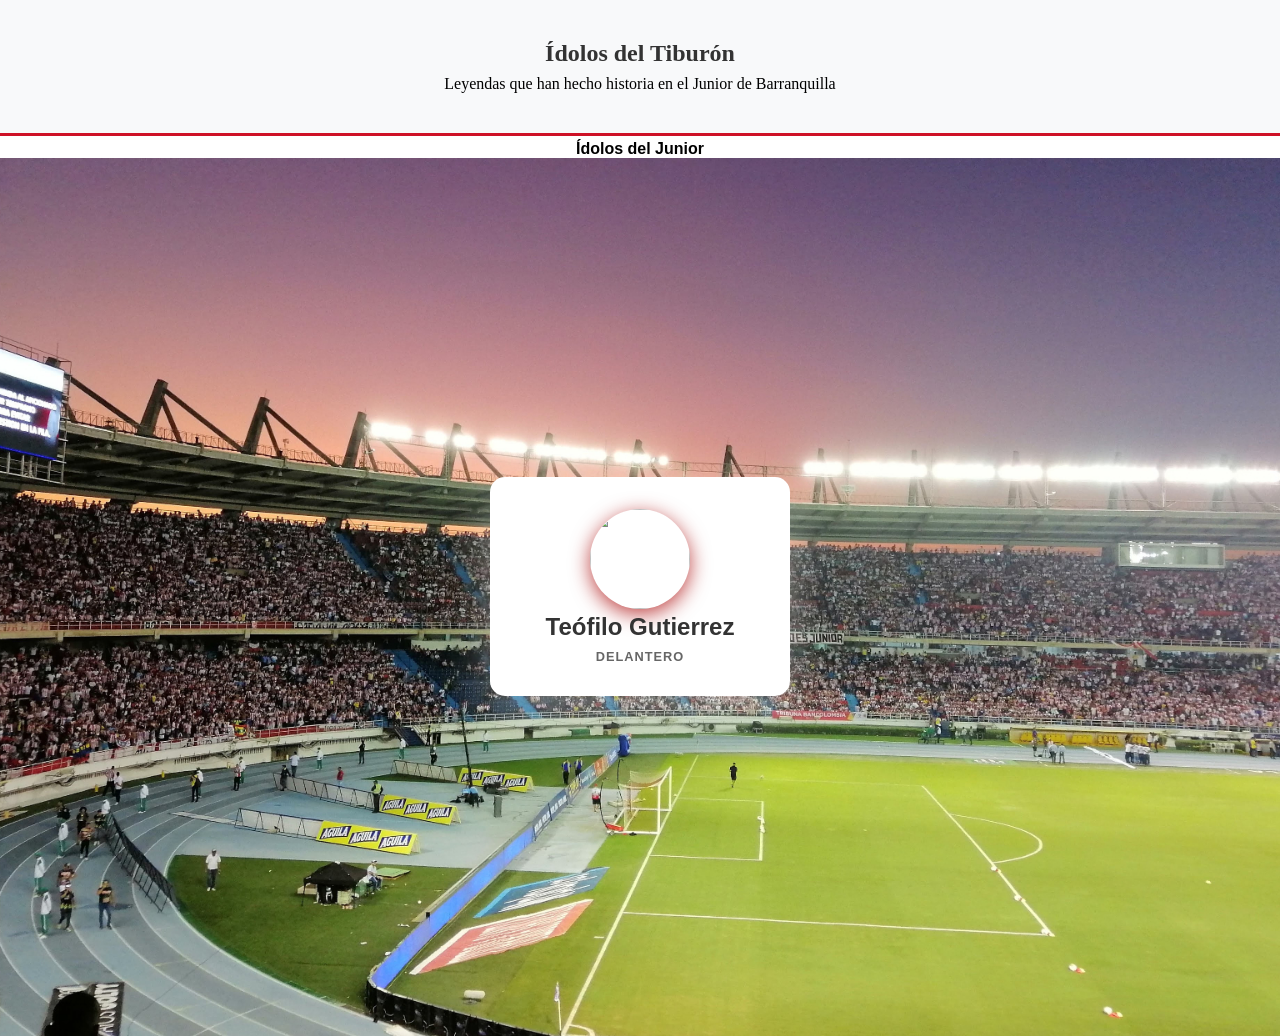
==== historia_junior.html @ dbd0450e "update name and add new page" ====
<!DOCTYPE html>
<html lang="en">
<head>
    <meta charset="UTF-8">
    <meta name="viewport" content="width=device-width, initial-scale=1.0">
    <title>Historia del Junior</title>
    <link rel="stylesheet" href="style.css">
</head>
<body>

    <header class="header-pagina">
        <h1>Ídolos del Tiburón</h1>
        <p>Leyendas que han hecho historia en el Junior de Barranquilla</p>
    </header>

        <nav>
            <div class="div-navegacion">
                <ul>
                    <b><a href="">Ídolos del Junior</a></b>
                </ul>
            </div>
        </nav>
    
    <main class="contenedor-principal">
        

        <article class="tarjeta">
            <header class="tarjeta-header">
                <div class="foto-perfil">
                    <img src="https://miredvista.co/wp-content/uploads/2025/08/teofilo-gutierrez.jpg">
                </div>

                <h1>Teófilo Gutierrez</h1>
                <p class="subtitulo">Delantero</p>
            </header>
            
</body>
</html>
---- style.css ----
* {
    margin: 0;
    padding: 0;
    box-sizing: border-box; 
}

a{
    text-decoration: none;
     color: #000000;
     transition: text-shadow 1s;
}

.div-navegacion{
    background-color: #ffffff;
    font-family: 'Franklin Gothic Medium', 'Arial Narrow', Arial, sans-serif;
    text-align: center;
    padding-top: 4px;
    position: fixed;
    left: 0;
    width: 100%;
}

a:hover{
    text-shadow: 1px  0px 10px #ff8190,
                0px  1px 10px #ff8190,
                -1px  0px 5px #ff8190,
                0px -1px 0px #ff8190;
    
}

.contenedor-principal{
    display: flex;
    gap: 20px;
}

.header-pagina {
    text-align: center;
    padding: 40px 20px;
    background-color: #f8f9fa;
    border-bottom: 3px solid #ce1126;
    position: sticky;
    top: 0;
    
}

.footer-pagina{
    text-align: center;
    padding: 40px 20px;
    background-color: #f8f9fa;
    border-top: 3px solid #ce1126;
}

nav{
    height: 25px;
    position: fixed;
    left: 0;
    width: 100%; 
}

main {
    font-family: 'Segoe UI', Tahoma, Geneva, Verdana, sans-serif;
    background-color: #d11a1a;
    display: flex;
    justify-content: center;
    align-items: center;
    min-height: 100vh;
    background-image: url(fondo.jpg);
    background-repeat: no-repeat;
    background-position: center;
    background-size: cover;
    /* flex-direction: column; */
}


.tarjeta {
    background-color: white;
    width: 300px;
    padding: 2rem;
    border-radius: 15px;
    box-shadow: 0 16px 50px #ffffff70;
    text-align: center;
    transition: transform 0.3s ease;

}


.tarjeta:hover {
    transform: translateY(-10px);
}

img{
    width: 100px;
    height: 100px;
    object-fit: cover;
    border-radius: 50%;
    box-shadow: 0 5px 20px rgba(167, 0, 0, 0.74);
}

/* .foto-perfil {
    width: 100px;
    height: 100px;
    background-color: #007bff;
    border-radius: 50%; 
    margin: 0 auto 1rem;
} */

h1 {
    color: #333;
    font-size: 1.5rem;
    margin-bottom: 0.5rem;
}

.subtitulo {
    color: #666;
    font-weight: bold;
    text-transform: uppercase;
    font-size: 0.8rem;
    letter-spacing: 1px;
}

.habilidades {
    display: flex;
    gap: 10px;
    justify-content: center;
    margin-top: 1.5rem;
}

.tag {
    background-color: #ff8d8d;
    color: #000000;
    padding: 5px 12px;
    border-radius: 20px;
    font-size: 0.75rem;

}

.btn-contacto {
    margin-top: 2rem;
    background-color: #ff2525;
    color: white;
    border: none;
    padding: 10px 20px;
    border-radius: 5px;
    cursor: pointer;
    width: 100%;
}

.btn-contacto:active {
    background-color: #e05555;
}
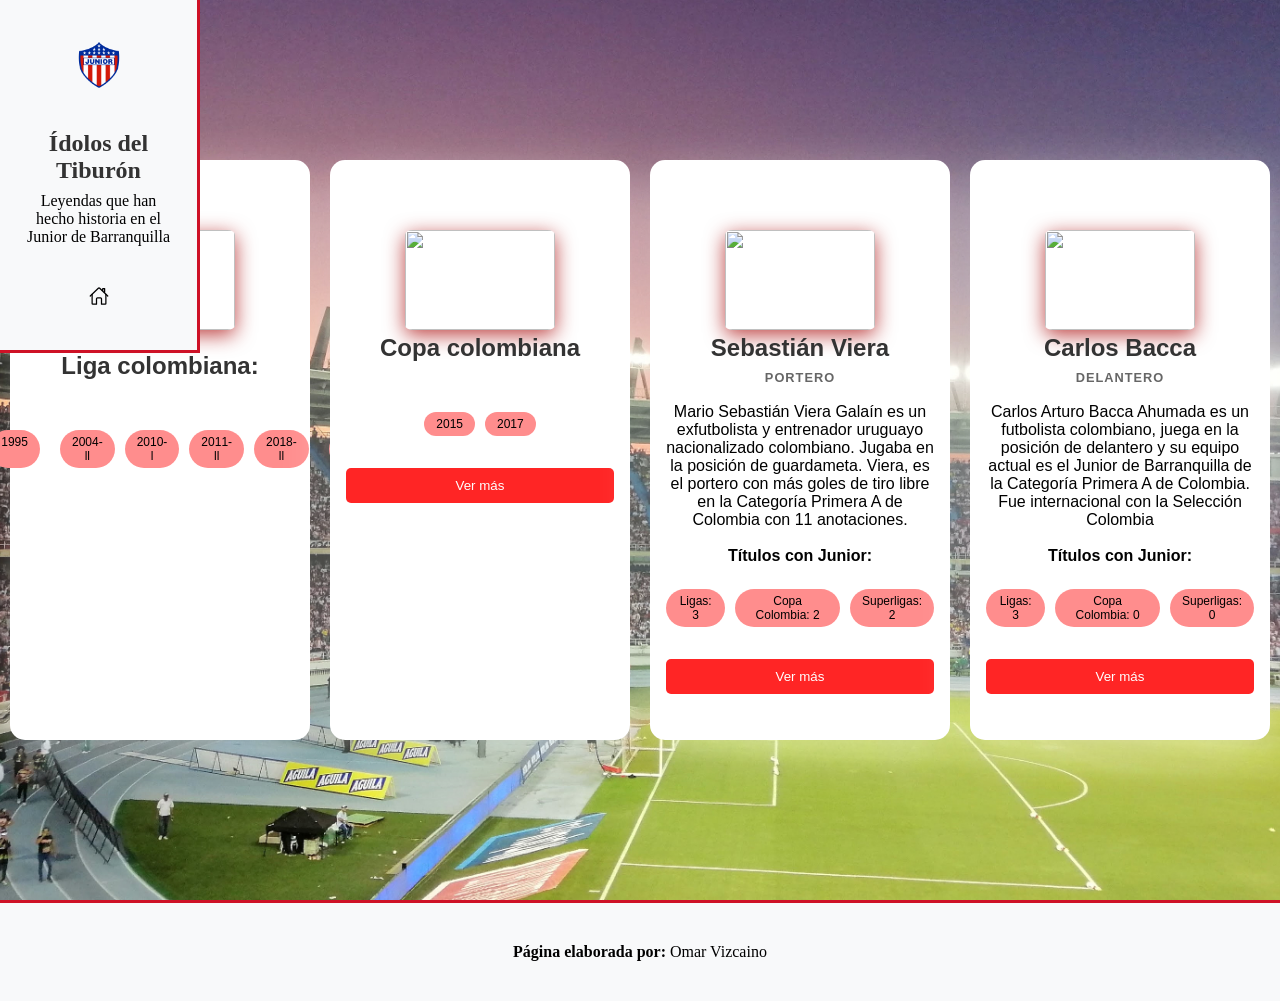
==== commit ad94dfa5: "segunda página" ====
--- a/historia_junior.html
+++ b/historia_junior.html
@@ -1,38 +1,157 @@
 <!DOCTYPE html>
-<html lang="en">
+<html lang="es">
 <head>
     <meta charset="UTF-8">
     <meta name="viewport" content="width=device-width, initial-scale=1.0">
-    <title>Historia del Junior</title>
-    <link rel="stylesheet" href="style.css">
+    <title>Proyecto de Conceptos HTML/CSS</title>
+    <link rel="stylesheet" href="style2.css">
 </head>
 <body>
 
     <header class="header-pagina">
+
+        <img src="icons/escudo_junior.png" width="50px">
+
+        <div class="titulo-subtitulo">
         <h1>Ídolos del Tiburón</h1>
         <p>Leyendas que han hecho historia en el Junior de Barranquilla</p>
+        </div>
+        
+        <div class="enlace">
+        <a href="index.html">
+            <img src="icons/home.svg" width="20px">
+        </a>
+        </div>
+
+       
     </header>
 
         <nav>
-            <div class="div-navegacion">
-                <ul>
-                    <b><a href="">Ídolos del Junior</a></b>
-                </ul>
-            </div>
         </nav>
-    
+
     <main class="contenedor-principal">
         
 
         <article class="tarjeta">
             <header class="tarjeta-header">
                 <div class="foto-perfil">
-                    <img src="https://miredvista.co/wp-content/uploads/2025/08/teofilo-gutierrez.jpg">
+                    <img id="teo" src="https://www.aldia.co/sites/default/files/2023-12/articulo/portada/whatsapp-image-2023-12-13-at-10.55.37-pm.jpeg">
                 </div>
 
-                <h1>Teófilo Gutierrez</h1>
-                <p class="subtitulo">Delantero</p>
+                <br>
+                <h1>Liga colombiana:</h1>
+                
             </header>
-            
+
+            <section class="tarjeta-cuerpo">
+                <br>
+        
+                <div class="habilidades">
+                    <span class="tag">1977</span>
+                    <span class="tag">1980</span>
+                    <span class="tag">1993</span> 
+                    <span class="tag">1995</span><br><br>
+                    <span class="tag">2004-ll</span>
+                    <span class="tag">2010-l</span>
+                    <span class="tag">2011-ll</span>
+                    <span class="tag">2018-ll</span><br><br>
+                    <span class="tag">2019-l</span>
+                    <span class="tag">2023-ll</span>
+                    <span class="tag">2025-ll</span>
+                    
+                </div>
+            </section>
+        
+            <footer class="tarjeta-pie">
+                <img src="" alt="">
+            </footer>
+        </article>
+
+
+        <article class="tarjeta">
+            <header class="tarjeta-header">
+                <div class="foto-perfil">
+                    <img id="luis-diaz" src="https://www.eluniversal.com.co/resizer/v2/luis-diaz-vs-real-madrid-cuartos-champions-2026-YWEDJYF7MVEW5A6HEMAE4KPX5U.jpg?auth=176a01e8cb435e62f520e1d07b8648c25c36d9626bb04d143c1189ea3b8cc3bd&smart=true&width=1200&height=800&quality=70">
+                </div>
+                <h1>Copa colombiana</h1>
+                <p class="subtitulo"></p>
+            </header>
+
+            <section class="tarjeta-cuerpo">
+                <br>
+                
+                <div class="habilidades">
+                    <span class="tag">2015</span>
+                    <span class="tag">2017</span>
+                </div>
+            </section>
+        
+            <footer class="tarjeta-pie">
+                <button class="btn-contacto">Ver más</button>
+            </footer>
+        </article>
+
+        <article class="tarjeta">
+            <header class="tarjeta-header">
+                <div class="foto-perfil">
+                    <img id="viera" src="https://caracol.com.co/resizer/v2/BFDQT3ZCVNKX5GROYTC43AFYJQ.jpg?auth=4d93b2746123c41d177a796f90855f7a2b43f745204c71628f4a12fb067854b5&quality=70&width=736&height=414&focal=633,11">
+                </div>
+                <h1>Sebastián Viera</h1>
+                <p class="subtitulo">portero</p>
+            </header>
+
+            <section class="tarjeta-cuerpo">
+                <br>
+                <p>Mario Sebastián Viera Galaín es un exfutbolista y entrenador uruguayo nacionalizado colombiano. Jugaba en la posición de guardameta. Viera, es el portero con más goles de tiro libre en la Categoría Primera A de Colombia con 11 anotaciones.​</p><br>
+                
+                <strong><p>Títulos con Junior:</p></strong>
+                <div class="habilidades">
+                    <span class="tag">Ligas: 3</span>
+                    <span class="tag">Copa Colombia: 2</span>
+                    <span class="tag">Superligas: 2</span>
+                </div>
+            </section>
+        
+            <footer class="tarjeta-pie">
+                <button class="btn-contacto">Ver más</button>
+            </footer>
+        </article>
+
+        <article class="tarjeta">
+            <header class="tarjeta-header">
+                <div class="foto-perfil">
+                    <img id="bacca" src="https://imagenes.noticiasrcn.com/ImgDeportesRCN/carlos_bacca_3_0.webp" alt="">
+                </div>
+                <h1>Carlos Bacca</h1>
+                <p class="subtitulo">delantero</p>
+            </header>
+
+            <section class="tarjeta-cuerpo">
+                <br>
+                <p>Carlos Arturo Bacca Ahumada es un futbolista colombiano, juega en la posición de delantero y su equipo actual es el Junior de Barranquilla de la Categoría Primera A de Colombia. Fue internacional con la Selección Colombia</p><br>
+                
+                <strong><p>Títulos con Junior:</p></strong>
+                <div class="habilidades">
+                    <span class="tag">Ligas: 3</span>
+                    <span class="tag">Copa Colombia: 0</span>
+                    <span class="tag">Superligas: 0</span>
+                </div>
+            </section>
+        
+        
+
+            <footer class="tarjeta-pie">
+                <button class="btn-contacto">Ver más</button>
+            </footer>
+        </article>
+    </main>
+
+    <footer class="footer-pagina">
+
+       
+        <p><strong>Página elaborada por:</strong> Omar Vizcaino</p>
+        
+    </footer>
+    
 </body>
 </html>
--- a/style2.css
+++ b/style2.css
@@ -0,0 +1,191 @@
+@keyframes scroll-escudos{
+    0%{
+        transform: translateX(0);
+    }
+    100%{
+        transform: translateX(-25%);
+    }
+}
+
+* {
+    margin: 0;
+    padding: 0;
+    box-sizing: border-box; 
+}
+
+
+
+a{
+    text-decoration: none;
+     color: #000000;
+     transition: text-shadow 1s;
+}
+
+.div-navegacion{
+    background-color: #ffffff;
+    font-family: 'Franklin Gothic Medium', 'Arial Narrow', Arial, sans-serif;
+    text-align: center;
+    padding-top: 4px;
+    position: fixed;
+    left: 0;
+    width: 100%;
+}
+
+.carrusel-padre{
+    overflow: hidden;
+    width: 100%;
+}
+
+.carrusel{
+    display: flex;
+    width: max-content;
+    gap: 160px;
+    animation: scroll-escudos 10s linear infinite;
+}
+
+.escudo_junior{
+    width: 30px;
+    height: 30px;
+}
+
+.enlace:hover{
+    transform: scale(1.5);
+    transition: 0.3s;
+}
+
+.enlace{
+    transition: 0.3s;
+}
+
+.contenedor-principal{
+    display: flex;
+    gap: 20px;
+}
+
+.header-pagina {
+    padding: 40px 20px;
+    background-color: #f8f9fa;
+    border-right: 3px solid #ce1126;
+    border-bottom: 3px solid #ce1126;
+    display: flex;
+    flex-direction: column;
+    align-items: center;
+    position: fixed;
+    z-index: 1000;
+    width: 200px;
+    gap: 40px;
+}
+
+body{
+    background-image: url(fondo.jpg);
+    background-repeat: no-repeat;
+    background-position: center;
+    background-size: cover;
+}
+
+.titulo-subtitulo{
+    text-align: center;
+}
+
+.footer-pagina{
+    text-align: center;
+    padding: 40px 20px;
+    background-color: #f8f9fa;
+    border-top: 3px solid #ce1126;
+}
+
+nav{
+    height: 25px;
+    position: absolute;
+    left: 0;
+    width: 100%; 
+}
+
+main {
+    font-family: 'Segoe UI', Tahoma, Geneva, Verdana, sans-serif;
+    display: flex;
+    justify-content: center;
+    align-items: center;
+    min-height: 100vh;
+    /* flex-direction: column; */
+}
+
+
+.tarjeta {
+    background-color: white;
+    width: 300px;
+    padding: 1rem;
+    padding-top: 70px;
+    border-radius: 15px;
+    box-shadow: 0 16px 50px #ffffff70;
+    text-align: center;
+    transition: transform 0.3s ease;
+    min-height: 580px;
+
+}
+
+
+.tarjeta:hover {
+    transform: translateY(-10px);
+}
+
+#teo, #luis-diaz, #viera, #bacca, #superliga{
+    width: 150px;
+    height: 100px;
+    object-fit: cover;
+    border-radius: 5%;
+    box-shadow: 0 5px 20px rgba(167, 0, 0, 0.74);
+}
+
+/* .foto-perfil {
+    width: 100px;
+    height: 100px;
+    background-color: #007bff;
+    border-radius: 50%; 
+    margin: 0 auto 1rem;
+} */
+
+h1 {
+    color: #333;
+    font-size: 1.5rem;
+    margin-bottom: 0.5rem;
+}
+
+.subtitulo {
+    color: #666;
+    font-weight: bold;
+    text-transform: uppercase;
+    font-size: 0.8rem;
+    letter-spacing: 1px;
+}
+
+.habilidades {
+    display: flex;
+    gap: 10px;
+    justify-content: center;
+    margin-top: 1.5rem;
+}
+
+.tag {
+    background-color: #ff8d8d;
+    color: #000000;
+    padding: 5px 12px;
+    border-radius: 20px;
+    font-size: 0.75rem;
+
+}
+
+.btn-contacto {
+    margin-top: 2rem;
+    background-color: #ff2525;
+    color: white;
+    border: none;
+    padding: 10px 20px;
+    border-radius: 5px;
+    cursor: pointer;
+    width: 100%;
+}
+
+.btn-contacto:active {
+    background-color: #e05555;
+}
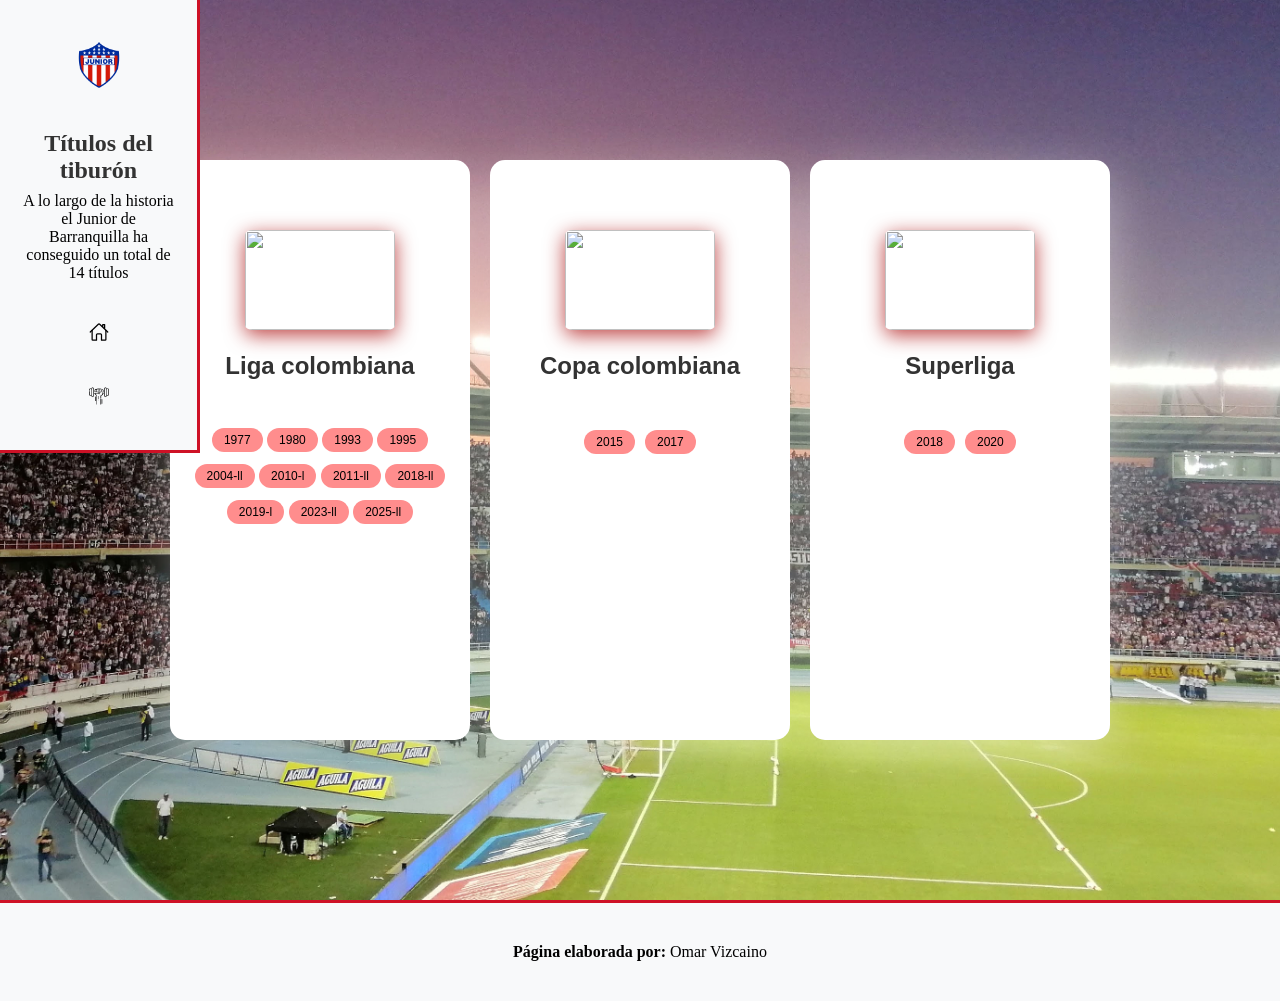
==== commit 5afce4fb: "página terminada" ====
--- a/historia_junior.html
+++ b/historia_junior.html
@@ -13,14 +13,20 @@
         <img src="icons/escudo_junior.png" width="50px">
 
         <div class="titulo-subtitulo">
-        <h1>Ídolos del Tiburón</h1>
-        <p>Leyendas que han hecho historia en el Junior de Barranquilla</p>
+        <h1>Títulos del tiburón</h1>
+        <p>A lo largo de la historia el Junior de Barranquilla ha conseguido un total de 14 títulos</p>
         </div>
         
-        <div class="enlace">
+        <div class="enlace-home">
         <a href="index.html">
             <img src="icons/home.svg" width="20px">
         </a>
+        </div>
+
+        <div class="enlace-training">
+           <a href="training.html">
+            <img src="icons/training.png" width="20px">
+            </a> 
         </div>
 
        
@@ -39,7 +45,7 @@
                 </div>
 
                 <br>
-                <h1>Liga colombiana:</h1>
+                <h1>Liga colombiana</h1>
                 
             </header>
 
@@ -47,6 +53,7 @@
                 <br>
         
                 <div class="habilidades">
+                    <span>
                     <span class="tag">1977</span>
                     <span class="tag">1980</span>
                     <span class="tag">1993</span> 
@@ -58,23 +65,24 @@
                     <span class="tag">2019-l</span>
                     <span class="tag">2023-ll</span>
                     <span class="tag">2025-ll</span>
+                    </span>
                     
                 </div>
             </section>
-        
-            <footer class="tarjeta-pie">
-                <img src="" alt="">
-            </footer>
+
+            
         </article>
 
 
         <article class="tarjeta">
             <header class="tarjeta-header">
                 <div class="foto-perfil">
-                    <img id="luis-diaz" src="https://www.eluniversal.com.co/resizer/v2/luis-diaz-vs-real-madrid-cuartos-champions-2026-YWEDJYF7MVEW5A6HEMAE4KPX5U.jpg?auth=176a01e8cb435e62f520e1d07b8648c25c36d9626bb04d143c1189ea3b8cc3bd&smart=true&width=1200&height=800&quality=70">
+                    <img id="luis-diaz" src="https://cdn.colombia.com/sdi/2021/07/09/luis-diaz-historia-desnutricion-guajira-figura-seleccion-colombia-copa-america-933135.jpg">
                 </div>
+                <br>
+
                 <h1>Copa colombiana</h1>
-                <p class="subtitulo"></p>
+
             </header>
 
             <section class="tarjeta-cuerpo">
@@ -86,64 +94,30 @@
                 </div>
             </section>
         
-            <footer class="tarjeta-pie">
-                <button class="btn-contacto">Ver más</button>
-            </footer>
+            
         </article>
 
         <article class="tarjeta">
             <header class="tarjeta-header">
                 <div class="foto-perfil">
-                    <img id="viera" src="https://caracol.com.co/resizer/v2/BFDQT3ZCVNKX5GROYTC43AFYJQ.jpg?auth=4d93b2746123c41d177a796f90855f7a2b43f745204c71628f4a12fb067854b5&quality=70&width=736&height=414&focal=633,11">
+                    <img id="viera" src="https://cloudfront-us-east-1.images.arcpublishing.com/prisaradioco/NGK47XCKPFNA3OTJSV4QD6CIBM.jpg">
                 </div>
-                <h1>Sebastián Viera</h1>
-                <p class="subtitulo">portero</p>
+
+                <br>
+                <h1>Superliga</h1>
+            
             </header>
 
             <section class="tarjeta-cuerpo">
                 <br>
-                <p>Mario Sebastián Viera Galaín es un exfutbolista y entrenador uruguayo nacionalizado colombiano. Jugaba en la posición de guardameta. Viera, es el portero con más goles de tiro libre en la Categoría Primera A de Colombia con 11 anotaciones.​</p><br>
                 
-                <strong><p>Títulos con Junior:</p></strong>
                 <div class="habilidades">
-                    <span class="tag">Ligas: 3</span>
-                    <span class="tag">Copa Colombia: 2</span>
-                    <span class="tag">Superligas: 2</span>
+                    <span class="tag">2018</span>
+                    <span class="tag">2020</span>
                 </div>
             </section>
-        
-            <footer class="tarjeta-pie">
-                <button class="btn-contacto">Ver más</button>
-            </footer>
         </article>
 
-        <article class="tarjeta">
-            <header class="tarjeta-header">
-                <div class="foto-perfil">
-                    <img id="bacca" src="https://imagenes.noticiasrcn.com/ImgDeportesRCN/carlos_bacca_3_0.webp" alt="">
-                </div>
-                <h1>Carlos Bacca</h1>
-                <p class="subtitulo">delantero</p>
-            </header>
-
-            <section class="tarjeta-cuerpo">
-                <br>
-                <p>Carlos Arturo Bacca Ahumada es un futbolista colombiano, juega en la posición de delantero y su equipo actual es el Junior de Barranquilla de la Categoría Primera A de Colombia. Fue internacional con la Selección Colombia</p><br>
-                
-                <strong><p>Títulos con Junior:</p></strong>
-                <div class="habilidades">
-                    <span class="tag">Ligas: 3</span>
-                    <span class="tag">Copa Colombia: 0</span>
-                    <span class="tag">Superligas: 0</span>
-                </div>
-            </section>
-        
-        
-
-            <footer class="tarjeta-pie">
-                <button class="btn-contacto">Ver más</button>
-            </footer>
-        </article>
     </main>
 
     <footer class="footer-pagina">
--- a/style2.css
+++ b/style2.css
@@ -17,8 +17,8 @@
 
 a{
     text-decoration: none;
-     color: #000000;
-     transition: text-shadow 1s;
+    color: #000000;
+    transition: text-shadow 1s;
 }
 
 .div-navegacion{
@@ -48,12 +48,12 @@
     height: 30px;
 }
 
-.enlace:hover{
+.enlace-home:hover, .enlace-training:hover{
     transform: scale(1.5);
     transition: 0.3s;
 }
 
-.enlace{
+.enlace-home, .enlace-training{
     transition: 0.3s;
 }
 
